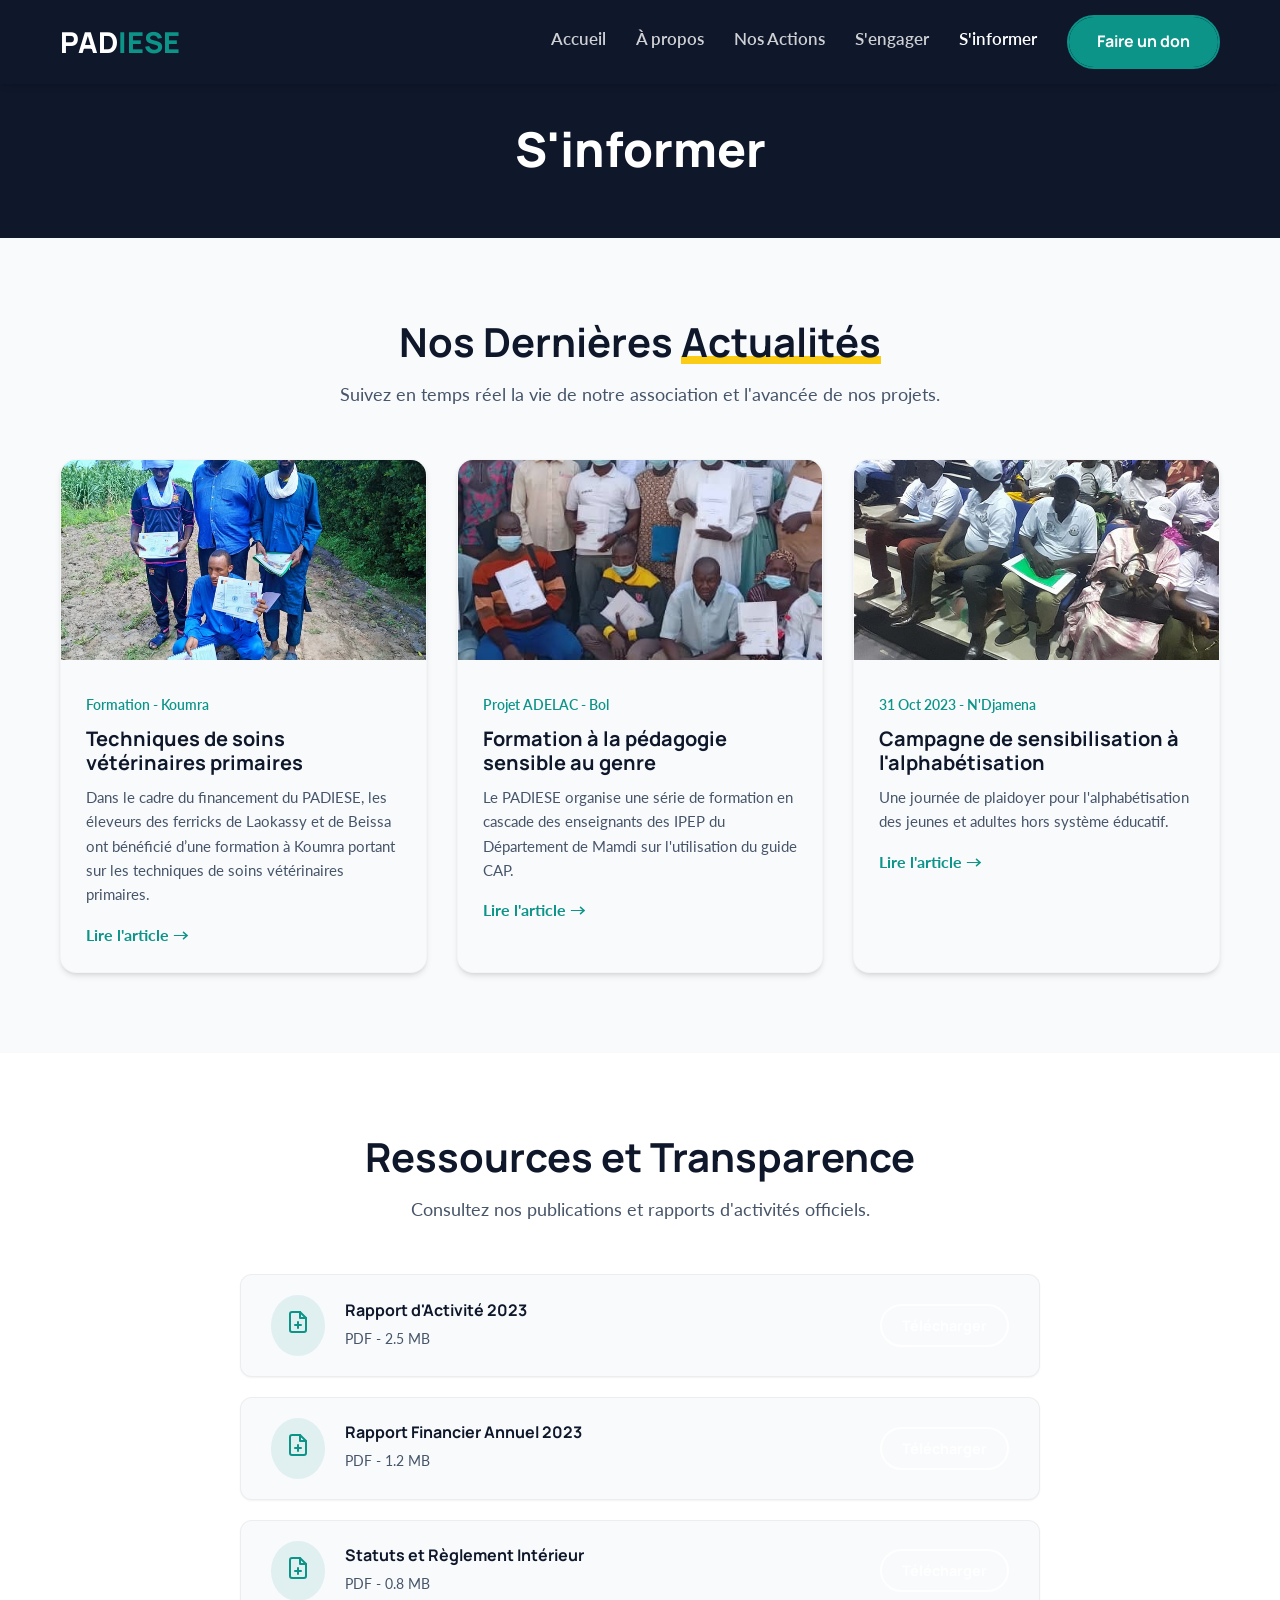
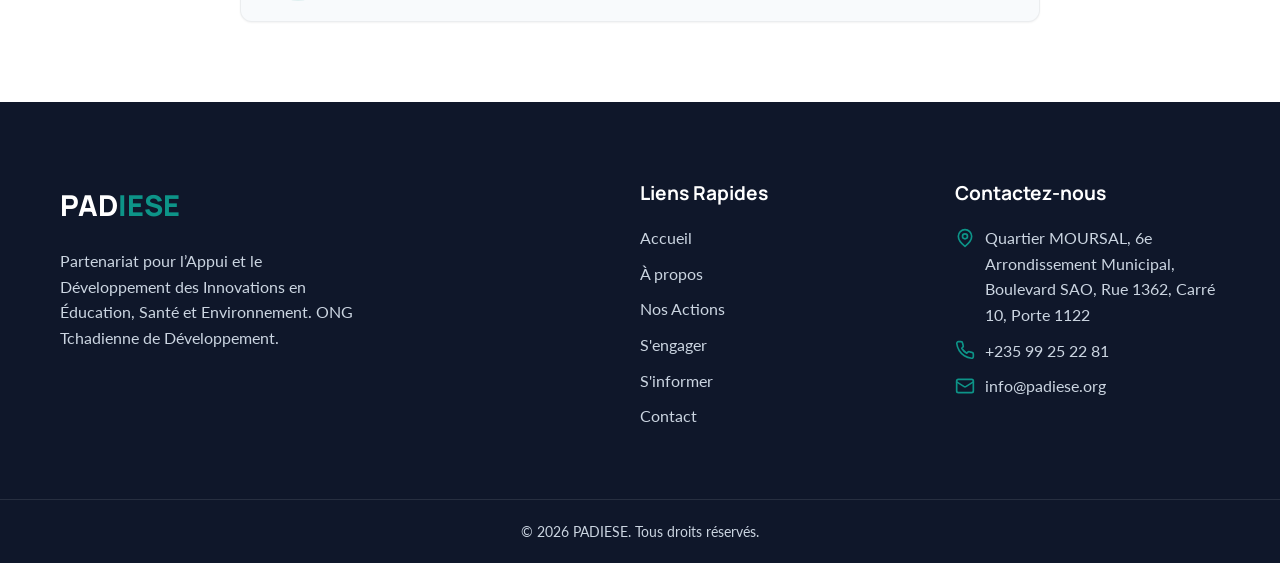
==== sinformer.html @ 0599d3d6 "Initial commit" ====
<!DOCTYPE html>
<html lang="fr">
<head>
    <meta charset="UTF-8">
    <meta name="viewport" content="width=device-width, initial-scale=1.0">
    <meta name="description" content="S'informer avec le PADIESE : Actualités, rapports, et publications de l'ONG.">
    <title>S'informer | PADIESE</title>
    <link href="https://fonts.googleapis.com/css2?family=Lato:ital,wght@0,300;0,400;0,700;1,400&family=Manrope:wght@400;500;600;700;800&display=swap" rel="stylesheet">
    <link rel="stylesheet" href="css/style.css">
    <link rel="stylesheet" href="css/components.css">
    <link rel="stylesheet" href="css/animations.css">
    <style>
        .internal-header {
            background-color: var(--text-main);
            padding: 120px 0 60px;
            text-align: center;
        }
        .internal-header h1 {
            color: white;
            font-size: 3rem;
            font-weight: 800;
        }
        .navbar {
            background-color: var(--text-main) !important;
            padding: 15px 0 !important;
            box-shadow: var(--shadow-md) !important;
            border-bottom: none !important;
        }
    </style>
</head>
<body>
    <nav class="navbar" id="navbar">
        <div class="container nav-container">
            <a href="index.html" class="logo">PAD<span>IESE</span></a>
            <div class="nav-links">
                <a href="index.html">Accueil</a>
                <a href="a-propos.html">À propos</a>
                <a href="actions.html">Nos Actions</a>
                <a href="sengager.html">S'engager</a>
                <a href="sinformer.html" style="color: white;">S'informer</a>
                <a href="contact.html?sujet=don" class="btn btn-primary">Faire un don</a>
            </div>
            <div class="mobile-menu-btn">
                <span></span><span></span><span></span>
            </div>
        </div>
    </nav>

    <main>
        <div class="internal-header">
            <div class="container">
                <h1>S'<span class="yellow-underline-text" style="color: white;">informer</span></h1>
            </div>
        </div>

        <!-- Actualités / Blog -->
        <section class="section-padding" style="background-color: var(--surface-color);">
            <div class="container">
                <div class="section-title text-center reveal">
                    <h2>Nos Dernières <span class="yellow-underline-text">Actualités</span></h2>
                    <p>Suivez en temps réel la vie de notre association et l'avancée de nos projets.</p>
                </div>
                <div class="grid-3">
                    <div class="card reveal delay-1" style="padding: 0; overflow: hidden; text-align: left;">
                        <img src="images/473360840_1730516717730253_8406266396441770291_n.jpg" alt="Soins vétérinaires primaires" style="width: 100%; height: 200px; object-fit: cover;">
                        <div style="padding: 25px;">
                            <span style="font-size: 0.85rem; color: var(--primary-color); font-weight: 600;">Formation - Koumra</span>
                            <h3 style="margin: 10px 0; font-size: 1.25rem;">Techniques de soins vétérinaires primaires</h3>
                            <p style="color: var(--text-muted); font-size: 0.95rem; margin-bottom: 15px;">Dans le cadre du financement du PADIESE, les éleveurs des ferricks de Laokassy et de Beissa ont bénéficié d’une formation à Koumra portant sur les techniques de soins vétérinaires primaires.</p>
                            <a href="actions.html" style="color: var(--primary-color); font-weight: 700; text-decoration: none;">Lire l'article →</a>
                        </div>
                    </div>
                    
                    <div class="card reveal delay-2" style="padding: 0; overflow: hidden; text-align: left;">
                        <img src="images/470239380_969892848502532_4528206277445745098_n.jpg" alt="Formation des enseignants IPEP" style="width: 100%; height: 200px; object-fit: cover;">
                        <div style="padding: 25px;">
                            <span style="font-size: 0.85rem; color: var(--primary-color); font-weight: 600;">Projet ADELAC - Bol</span>
                            <h3 style="margin: 10px 0; font-size: 1.25rem;">Formation à la pédagogie sensible au genre</h3>
                            <p style="color: var(--text-muted); font-size: 0.95rem; margin-bottom: 15px;">Le PADIESE organise une série de formation en cascade des enseignants des IPEP du Département de Mamdi sur l'utilisation du guide CAP.</p>
                            <a href="actions.html" style="color: var(--primary-color); font-weight: 700; text-decoration: none;">Lire l'article →</a>
                        </div>
                    </div>
                    
                    <div class="card reveal delay-3" style="padding: 0; overflow: hidden; text-align: left;">
                        <img src="images/485013255_989605013367758_7354269931741032101_n.jpg" alt="Alphabétisation" style="width: 100%; height: 200px; object-fit: cover;">
                        <div style="padding: 25px;">
                            <span style="font-size: 0.85rem; color: var(--primary-color); font-weight: 600;">31 Oct 2023 - N'Djamena</span>
                            <h3 style="margin: 10px 0; font-size: 1.25rem;">Campagne de sensibilisation à l'alphabétisation</h3>
                            <p style="color: var(--text-muted); font-size: 0.95rem; margin-bottom: 15px;">Une journée de plaidoyer pour l'alphabétisation des jeunes et adultes hors système éducatif.</p>
                            <a href="actions.html" style="color: var(--primary-color); font-weight: 700; text-decoration: none;">Lire l'article →</a>
                        </div>
                    </div>
                </div>
            </div>
        </section>

        <!-- Ressources / Rapports Section -->
        <section class="section-padding">
            <div class="container">
                <div class="section-title text-center reveal">
                    <h2>Ressources et Transparence</h2>
                    <p>Consultez nos publications et rapports d'activités officiels.</p>
                </div>
                
                <div class="reveal delay-1" style="max-width: 800px; margin: 0 auto; display: flex; flex-direction: column; gap: 20px;">
                    <!-- Rapport item -->
                    <div style="display: flex; align-items: center; justify-content: space-between; padding: 20px 30px; background: var(--surface-color); border-radius: 12px; border: 1px solid rgba(0,0,0,0.05); box-shadow: var(--shadow-sm);">
                        <div style="display: flex; align-items: center; gap: 20px;">
                            <div style="background-color: rgba(13, 148, 136, 0.1); padding: 15px; border-radius: 50%; color: var(--primary-color);">
                                <svg xmlns="http://www.w3.org/2000/svg" width="24" height="24" viewBox="0 0 24 24" fill="none" stroke="currentColor" stroke-width="2" stroke-linecap="round" stroke-linejoin="round"><path d="M14 2H6a2 2 0 0 0-2 2v16a2 2 0 0 0 2 2h12a2 2 0 0 0 2-2V8z"/><polyline points="14 2 14 8 20 8"/><line x1="12" y1="18" x2="12" y2="12"/><line x1="9" y1="15" x2="15" y2="15"/></svg>
                            </div>
                            <div>
                                <h4 style="margin-bottom: 5px;">Rapport d'Activité 2023</h4>
                                <span style="font-size: 0.85rem; color: var(--text-muted);">PDF - 2.5 MB</span>
                            </div>
                        </div>
                        <a href="#" class="btn btn-secondary" style="padding: 8px 20px; font-size: 0.9rem;">Télécharger</a>
                    </div>
                    
                    <div style="display: flex; align-items: center; justify-content: space-between; padding: 20px 30px; background: var(--surface-color); border-radius: 12px; border: 1px solid rgba(0,0,0,0.05); box-shadow: var(--shadow-sm);">
                        <div style="display: flex; align-items: center; gap: 20px;">
                            <div style="background-color: rgba(13, 148, 136, 0.1); padding: 15px; border-radius: 50%; color: var(--primary-color);">
                                <svg xmlns="http://www.w3.org/2000/svg" width="24" height="24" viewBox="0 0 24 24" fill="none" stroke="currentColor" stroke-width="2" stroke-linecap="round" stroke-linejoin="round"><path d="M14 2H6a2 2 0 0 0-2 2v16a2 2 0 0 0 2 2h12a2 2 0 0 0 2-2V8z"/><polyline points="14 2 14 8 20 8"/><line x1="12" y1="18" x2="12" y2="12"/><line x1="9" y1="15" x2="15" y2="15"/></svg>
                            </div>
                            <div>
                                <h4 style="margin-bottom: 5px;">Rapport Financier Annuel 2023</h4>
                                <span style="font-size: 0.85rem; color: var(--text-muted);">PDF - 1.2 MB</span>
                            </div>
                        </div>
                        <a href="#" class="btn btn-secondary" style="padding: 8px 20px; font-size: 0.9rem;">Télécharger</a>
                    </div>
                    
                    <div style="display: flex; align-items: center; justify-content: space-between; padding: 20px 30px; background: var(--surface-color); border-radius: 12px; border: 1px solid rgba(0,0,0,0.05); box-shadow: var(--shadow-sm);">
                        <div style="display: flex; align-items: center; gap: 20px;">
                            <div style="background-color: rgba(13, 148, 136, 0.1); padding: 15px; border-radius: 50%; color: var(--primary-color);">
                                <svg xmlns="http://www.w3.org/2000/svg" width="24" height="24" viewBox="0 0 24 24" fill="none" stroke="currentColor" stroke-width="2" stroke-linecap="round" stroke-linejoin="round"><path d="M14 2H6a2 2 0 0 0-2 2v16a2 2 0 0 0 2 2h12a2 2 0 0 0 2-2V8z"/><polyline points="14 2 14 8 20 8"/><line x1="12" y1="18" x2="12" y2="12"/><line x1="9" y1="15" x2="15" y2="15"/></svg>
                            </div>
                            <div>
                                <h4 style="margin-bottom: 5px;">Statuts et Règlement Intérieur</h4>
                                <span style="font-size: 0.85rem; color: var(--text-muted);">PDF - 0.8 MB</span>
                            </div>
                        </div>
                        <a href="#" class="btn btn-secondary" style="padding: 8px 20px; font-size: 0.9rem;">Télécharger</a>
                    </div>
                </div>
            </div>
        </section>
    </main>

    <footer id="contact" class="footer">
        <div class="container footer-grid">
            <div class="footer-about">
                <a href="index.html" class="logo footer-logo">PAD<span>IESE</span></a>
                <p>Partenariat pour l’Appui et le Développement des Innovations en Éducation, Santé et Environnement. ONG Tchadienne de Développement.</p>
            </div>
            <div class="footer-links">
                <h4>Liens Rapides</h4>
                <ul>
                    <li><a href="index.html">Accueil</a></li>
                    <li><a href="a-propos.html">À propos</a></li>
                    <li><a href="actions.html">Nos Actions</a></li>
                    <li><a href="sengager.html">S'engager</a></li>
                    <li><a href="sinformer.html">S'informer</a></li>
                    <li><a href="contact.html">Contact</a></li>
                </ul>
            </div>
            <div class="footer-contact">
                <h4>Contactez-nous</h4>
                <div style="display: flex; align-items: flex-start; gap: 10px; margin-bottom: 10px;">
                    <svg xmlns="http://www.w3.org/2000/svg" width="20" height="20" viewBox="0 0 24 24" fill="none" stroke="currentColor" stroke-width="2" stroke-linecap="round" stroke-linejoin="round" style="color: var(--primary-color); flex-shrink: 0; margin-top: 3px;"><path d="M20 10c0 6-8 12-8 12s-8-6-8-12a8 8 0 0 1 16 0Z"/><circle cx="12" cy="10" r="3"/></svg>
                    <p style="margin-bottom: 0;">Quartier MOURSAL, 6e Arrondissement Municipal, Boulevard SAO, Rue 1362, Carré 10, Porte 1122</p>
                </div>
                <div style="display: flex; align-items: center; gap: 10px; margin-bottom: 10px;">
                    <svg xmlns="http://www.w3.org/2000/svg" width="20" height="20" viewBox="0 0 24 24" fill="none" stroke="currentColor" stroke-width="2" stroke-linecap="round" stroke-linejoin="round" style="color: var(--primary-color); flex-shrink: 0;"><path d="M22 16.92v3a2 2 0 0 1-2.18 2 19.79 19.79 0 0 1-8.63-3.07 19.5 19.5 0 0 1-6-6 19.79 19.79 0 0 1-3.07-8.67A2 2 0 0 1 4.11 2h3a2 2 0 0 1 2 1.72 12.84 12.84 0 0 0 .7 2.81 2 2 0 0 1-.45 2.11L8.09 9.91a16 16 0 0 0 6 6l1.27-1.27a2 2 0 0 1 2.11-.45 12.84 12.84 0 0 0 2.81.7A2 2 0 0 1 22 16.92z"/></svg>
                    <p style="margin-bottom: 0;">+235 99 25 22 81</p>
                </div>
                <div style="display: flex; align-items: center; gap: 10px;">
                    <svg xmlns="http://www.w3.org/2000/svg" width="20" height="20" viewBox="0 0 24 24" fill="none" stroke="currentColor" stroke-width="2" stroke-linecap="round" stroke-linejoin="round" style="color: var(--primary-color); flex-shrink: 0;"><rect width="20" height="16" x="2" y="4" rx="2"/><path d="m22 7-8.97 5.7a1.94 1.94 0 0 1-2.06 0L2 7"/></svg>
                    <p style="margin-bottom: 0;">info@padiese.org</p>
                </div>
            </div>
        </div>
        <div class="footer-bottom text-center">
            <p>&copy; 2026 PADIESE. Tous droits réservés.</p>
        </div>
    </footer>

    <script src="js/main.js"></script>
</body>
</html>
---- css/style.css ----
/* Variables */
:root {
    --primary-color: #0d9488; /* Teal / Green from ID-ONG */
    --primary-dark: #0f766e;
    --secondary-color: #facc15; /* Yellow Accent */
    --secondary-dark: #eab308;
    --bg-color: #ffffff;
    --surface-color: #f8fafc; /* Very light gray */
    --text-main: #0f172a; /* Dark Navy */
    --text-muted: #475569;
    --font-heading: 'Manrope', sans-serif;
    --font-body: 'Lato', sans-serif;
    --transition: all 0.3s cubic-bezier(0.4, 0, 0.2, 1);
    --shadow-sm: 0 1px 2px 0 rgb(0 0 0 / 0.05);
    --shadow-md: 0 4px 6px -1px rgb(0 0 0 / 0.1), 0 2px 4px -2px rgb(0 0 0 / 0.1);
    --shadow-lg: 0 10px 15px -3px rgb(0 0 0 / 0.1), 0 4px 6px -4px rgb(0 0 0 / 0.1);
}

/* Reset & Global */
* {
    margin: 0;
    padding: 0;
    box-sizing: border-box;
}

/* Custom Leaflet Map Pin */
.custom-pin {
    background: transparent !important;
    border: none !important;
}

html {
    scroll-behavior: smooth;
}

body {
    font-family: var(--font-body);
    color: var(--text-main);
    background-color: var(--bg-color);
    line-height: 1.6;
    overflow-x: hidden;
}

h1, h2, h3, h4, h5, h6 {
    font-family: var(--font-heading);
    font-weight: 700;
    line-height: 1.2;
    color: var(--text-main);
}

a {
    text-decoration: none;
    color: inherit;
    transition: var(--transition);
}

ul {
    list-style: none;
}

/* Layout Utilities */
.container {
    max-width: 1200px;
    margin: 0 auto;
    padding: 0 20px;
}

.section-padding {
    padding: 80px 0;
}

.text-center {
    text-align: center;
}

.grid-3 {
    display: grid;
    grid-template-columns: repeat(auto-fit, minmax(300px, 1fr));
    gap: 30px;
}

.section-title {
    margin-bottom: 50px;
}

.section-title h2 {
    font-size: 2.5rem;
    margin-bottom: 15px;
    position: relative;
    display: inline-block;
}

.section-title p {
    color: var(--text-muted);
    font-size: 1.1rem;
    max-width: 600px;
    margin: 0 auto;
}
---- css/components.css ----
/* Navbar */
.navbar {
    position: fixed;
    top: 0;
    left: 0;
    width: 100%;
    background: transparent;
    z-index: 1000;
    padding: 20px 0;
    transition: var(--transition);
    border-bottom: 1px solid rgba(255, 255, 255, 0.1);
}

.navbar.scrolled {
    padding: 15px 0;
    background: var(--text-main); /* Dark background on scroll */
    box-shadow: var(--shadow-md);
    border-bottom: none;
}

.nav-container {
    display: flex;
    justify-content: space-between;
    align-items: center;
}

.logo {
    font-family: var(--font-heading);
    font-size: 1.8rem;
    font-weight: 800;
    color: white;
}

.logo span {
    color: var(--primary-color);
}

.nav-links {
    display: flex;
    gap: 30px;
    align-items: center;
}

.nav-links a:not(.btn) {
    font-weight: 600;
    color: rgba(255, 255, 255, 0.8);
    font-size: 1.05rem;
    position: relative;
    padding-bottom: 5px;
    transition: color 0.3s ease;
}

.nav-links a:not(.btn)::after {
    content: '';
    position: absolute;
    bottom: 0;
    left: 0;
    width: 0;
    height: 2px;
    background-color: var(--secondary-color);
    transition: width 0.3s cubic-bezier(0.25, 1, 0.5, 1);
    border-radius: 2px;
}

.nav-links a:not(.btn):hover {
    color: white;
}

.nav-links a:not(.btn):hover::after {
    width: 100%;
}

.mobile-menu-btn {
    display: none;
    cursor: pointer;
    flex-direction: column;
    gap: 5px;
}

.mobile-menu-btn span {
    width: 25px;
    height: 3px;
    background-color: white;
    transition: var(--transition);
}

/* Buttons */
.btn {
    display: inline-flex;
    align-items: center;
    justify-content: center;
    padding: 12px 28px;
    border-radius: 50px;
    font-weight: 700;
    font-family: var(--font-heading);
    cursor: pointer;
    border: 2px solid transparent;
    position: relative;
    overflow: hidden;
    text-decoration: none;
    transition: color 0.4s ease, border-color 0.4s ease, transform 0.4s ease, box-shadow 0.4s ease;
    z-index: 1;
}

.btn-primary {
    background-color: transparent;
    border-color: var(--primary-color);
    color: white !important;
}

.btn-primary::before {
    content: '';
    position: absolute;
    bottom: 0;
    left: 0;
    width: 100%;
    height: 100%;
    background-color: var(--primary-color);
    z-index: -1;
    transform: translateY(0);
    transition: transform 0.4s cubic-bezier(0.75, 0, 0.125, 1);
}

.btn-primary:hover::before {
    transform: translateY(-100%);
}

.btn-primary:hover {
    color: var(--primary-color) !important;
    background-color: white;
    border-color: white;
    transform: translateY(-2px);
    box-shadow: 0 10px 20px rgba(13, 148, 136, 0.2);
}

.btn-secondary {
    background-color: transparent;
    border-color: white;
    color: white !important;
}

.btn-secondary::before {
    content: '';
    position: absolute;
    bottom: 0;
    left: 0;
    width: 100%;
    height: 0%;
    background-color: white;
    z-index: -1;
    transition: height 0.4s cubic-bezier(0.75, 0, 0.125, 1);
}

.btn-secondary:hover::before {
    height: 100%;
}

.btn-secondary:hover {
    color: var(--text-main) !important;
    transform: translateY(-2px);
}

.btn-large {
    padding: 16px 40px;
    font-size: 1.15rem;
}

/* Cards */
.card {
    background: var(--surface-color);
    border-radius: 16px;
    padding: 40px 30px;
    text-align: center;
    box-shadow: var(--shadow-md);
    transition: var(--transition);
    border: 1px solid rgba(0,0,0,0.02);
}

.card:hover {
    transform: translateY(-10px);
    box-shadow: var(--shadow-lg);
    border-color: rgba(13, 148, 136, 0.1);
}

.card-icon {
    font-size: 3rem;
    margin-bottom: 20px;
    background: linear-gradient(135deg, rgba(13, 148, 136, 0.1) 0%, rgba(13, 148, 136, 0) 100%);
    width: 80px;
    height: 80px;
    display: flex;
    align-items: center;
    justify-content: center;
    border-radius: 50%;
    margin: 0 auto 20px;
}

.card h3 {
    margin-bottom: 15px;
    font-size: 1.4rem;
}

.card p {
    color: var(--text-muted);
}

/* Hero */
.hero {
    position: relative;
    min-height: 100vh;
    display: flex;
    align-items: center;
    padding-top: 80px;
    overflow: hidden;
}

.hero-bg {
    position: absolute;
    top: 0;
    left: 0;
    width: 100%;
    height: 100%;
    background: linear-gradient(rgba(15, 23, 42, 0.6), rgba(15, 23, 42, 0.8)), url('../images/472846403_986457560179394_4490213305710777550_n.jpg') center/cover no-repeat;
    z-index: -1;
}

.hero-bg::after {
    content: '';
    position: absolute;
    top: -20%;
    right: -10%;
    width: 600px;
    height: 600px;
    background: radial-gradient(circle, rgba(13, 148, 136, 0.1) 0%, rgba(255,255,255,0) 70%);
    border-radius: 50%;
}

.hero-content {
    max-width: 800px;
    text-align: center;
    margin: 0 auto;
}

.hero h1 {
    font-size: 4rem;
    margin-bottom: 20px;
}

.hero h1 span {
    color: var(--primary-color);
    position: relative;
    display: inline-block;
}

.hero p {
    font-size: 1.2rem;
    color: var(--text-muted);
    margin-bottom: 40px;
    max-width: 600px;
    margin-left: auto;
    margin-right: auto;
}

.hero-buttons {
    display: flex;
    gap: 20px;
    justify-content: center;
}

/* Impact / Stats */
.impact {
    position: relative;
    z-index: 10;
    margin-top: -80px; /* Float over hero */
    padding: 0 20px;
    background: transparent;
}

.impact-grid {
    display: flex;
    justify-content: space-around;
    flex-wrap: wrap;
    gap: 40px;
    background: var(--surface-color);
    padding: 40px;
    border-radius: 16px;
    box-shadow: var(--shadow-lg);
}

.stat-item {
    display: flex;
    flex-direction: column;
    align-items: center;
}

.stat-number {
    font-family: var(--font-heading);
    font-size: 3.5rem;
    font-weight: 700;
    color: var(--primary-color);
    line-height: 1;
}

.stat-label {
    font-size: 1.1rem;
    margin-top: 10px;
    font-weight: 600;
    color: var(--text-main);
}

/* CTA */
.cta {
    background: linear-gradient(to right, var(--bg-color), #ccfbf1);
}

.cta h2 {
    font-size: 2.5rem;
    margin-bottom: 20px;
}

.cta p {
    font-size: 1.1rem;
    color: var(--text-muted);
    margin-bottom: 30px;
    max-width: 500px;
    margin-left: auto;
    margin-right: auto;
}

/* Footer */
.footer {
    background-color: #0f172a;
    color: #cbd5e1;
    padding: 80px 0 20px;
}

.footer-grid {
    display: grid;
    grid-template-columns: 2fr 1fr 1fr;
    gap: 50px;
    margin-bottom: 60px;
}

.footer-logo {
    color: white;
    margin-bottom: 20px;
    display: inline-block;
}

.footer-logo span {
    color: var(--primary-color);
}

.footer-about p {
    max-width: 300px;
}

.footer h4 {
    color: white;
    font-family: var(--font-heading);
    font-size: 1.2rem;
    margin-bottom: 20px;
}

.footer-links ul li {
    margin-bottom: 10px;
}

.footer-links ul li a:hover {
    color: var(--primary-color);
}

.footer-contact p {
    margin-bottom: 10px;
}

.footer-bottom {
    border-top: 1px solid rgba(255,255,255,0.1);
    padding-top: 20px;
    font-size: 0.9rem;
}

/* Media Queries */
@media (max-width: 768px) {
    .nav-links {
        display: none;
        position: absolute;
        top: 100%;
        left: 0;
        width: 100%;
        background: var(--text-main);
        flex-direction: column;
        padding: 20px;
        box-shadow: var(--shadow-md);
    }
    
    .nav-links.active {
        display: flex;
    }

    .mobile-menu-btn {
        display: flex;
    }

    .hero h1 {
        font-size: 2.5rem;
    }

    .hero-buttons {
        flex-direction: column;
    }

    .footer-grid {
        grid-template-columns: 1fr;
        gap: 30px;
    }
}

/* Slider Styles */
.slider-container {
    flex: 1;
    min-width: 300px;
    padding: 0;
    position: relative;
    border-radius: 8px;
    overflow: hidden;
}

.slider {
    display: flex;
    overflow-x: auto;
    scroll-snap-type: x mandatory;
    gap: 0;
    scrollbar-width: none;
    -ms-overflow-style: none;
    border-radius: 8px;
    scroll-behavior: smooth;
}

.slider::-webkit-scrollbar {
    display: none;
}

.slider img {
    scroll-snap-align: center;
    flex: 0 0 100%;
    width: 100%;
    height: 350px;
    object-fit: cover;
}

.slider-btn {
    position: absolute;
    top: 50%;
    transform: translateY(-50%);
    background: rgba(255,255,255,0.8);
    border: none;
    border-radius: 50%;
    width: 40px;
    height: 40px;
    cursor: pointer;
    box-shadow: 0 2px 5px rgba(0,0,0,0.2);
    display: flex;
    align-items: center;
    justify-content: center;
    z-index: 2;
    transition: background 0.3s;
    font-size: 18px;
    color: var(--primary-color);
}

.slider-btn:hover {
    background: rgba(255,255,255,1);
}

.slider-btn.prev {
    left: 10px;
}

.slider-btn.next {
    right: 10px;
}

.slider-dots {
    position: absolute;
    bottom: 15px;
    left: 50%;
    transform: translateX(-50%);
    display: flex;
    gap: 8px;
    z-index: 2;
}

.slider-dot {
    width: 10px;
    height: 10px;
    border-radius: 50%;
    background: rgba(255,255,255,0.5);
    cursor: pointer;
    transition: background 0.3s;
}

.slider-dot.active {
    background: var(--primary-color);
}
---- css/animations.css ----
/* Animation keyframes */
@keyframes fadeInUp {
    from { opacity: 0; transform: translateY(40px); }
    to { opacity: 1; transform: translateY(0); }
}

@keyframes fadeInLeft {
    from { opacity: 0; transform: translateX(-40px); }
    to { opacity: 1; transform: translateX(0); }
}

@keyframes fadeInRight {
    from { opacity: 0; transform: translateX(40px); }
    to { opacity: 1; transform: translateX(0); }
}

@keyframes float {
    0% { transform: translateY(0px); }
    50% { transform: translateY(-15px); }
    100% { transform: translateY(0px); }
}

@keyframes drawUnderline {
    from { width: 0; }
    to { width: 100%; }
}

/* Scroll Reveal Base */
.reveal {
    opacity: 0;
    transform: translateY(40px);
    transition: all 0.9s cubic-bezier(0.25, 1, 0.5, 1);
}

.reveal.active {
    opacity: 1;
    transform: translateY(0);
}

/* Directional Reveals (Combined with .reveal) */
.reveal-left {
    transform: translateX(-40px);
}
.reveal-left.active {
    transform: translateX(0);
}

.reveal-right {
    transform: translateX(40px);
}
.reveal-right.active {
    transform: translateX(0);
}

.reveal-scale {
    transform: scale(0.9);
}
.reveal-scale.active {
    transform: scale(1);
}

/* Utility classes for continuous animations */
.floating {
    animation: float 4s ease-in-out infinite;
}

/* Image Zoom inside Cards */
.card img {
    transition: transform 0.6s cubic-bezier(0.25, 1, 0.5, 1);
}
.card:hover img {
    transform: scale(1.08);
}

/* Yellow Underline Text Animation */
.yellow-underline-text {
    position: relative;
    display: inline-block;
}
.yellow-underline-text::after {
    content: '';
    position: absolute;
    bottom: 2px;
    left: 0;
    height: 8px;
    width: 0;
    background-color: var(--secondary-color);
    z-index: -1;
    transition: width 1s cubic-bezier(0.25, 1, 0.5, 1);
}
.reveal.active .yellow-underline-text::after,
.yellow-underline-text.active::after {
    width: 100%;
}

/* Delays */
.delay-1 { transition-delay: 0.15s; }
.delay-2 { transition-delay: 0.3s; }
.delay-3 { transition-delay: 0.45s; }
.delay-4 { transition-delay: 0.6s; }
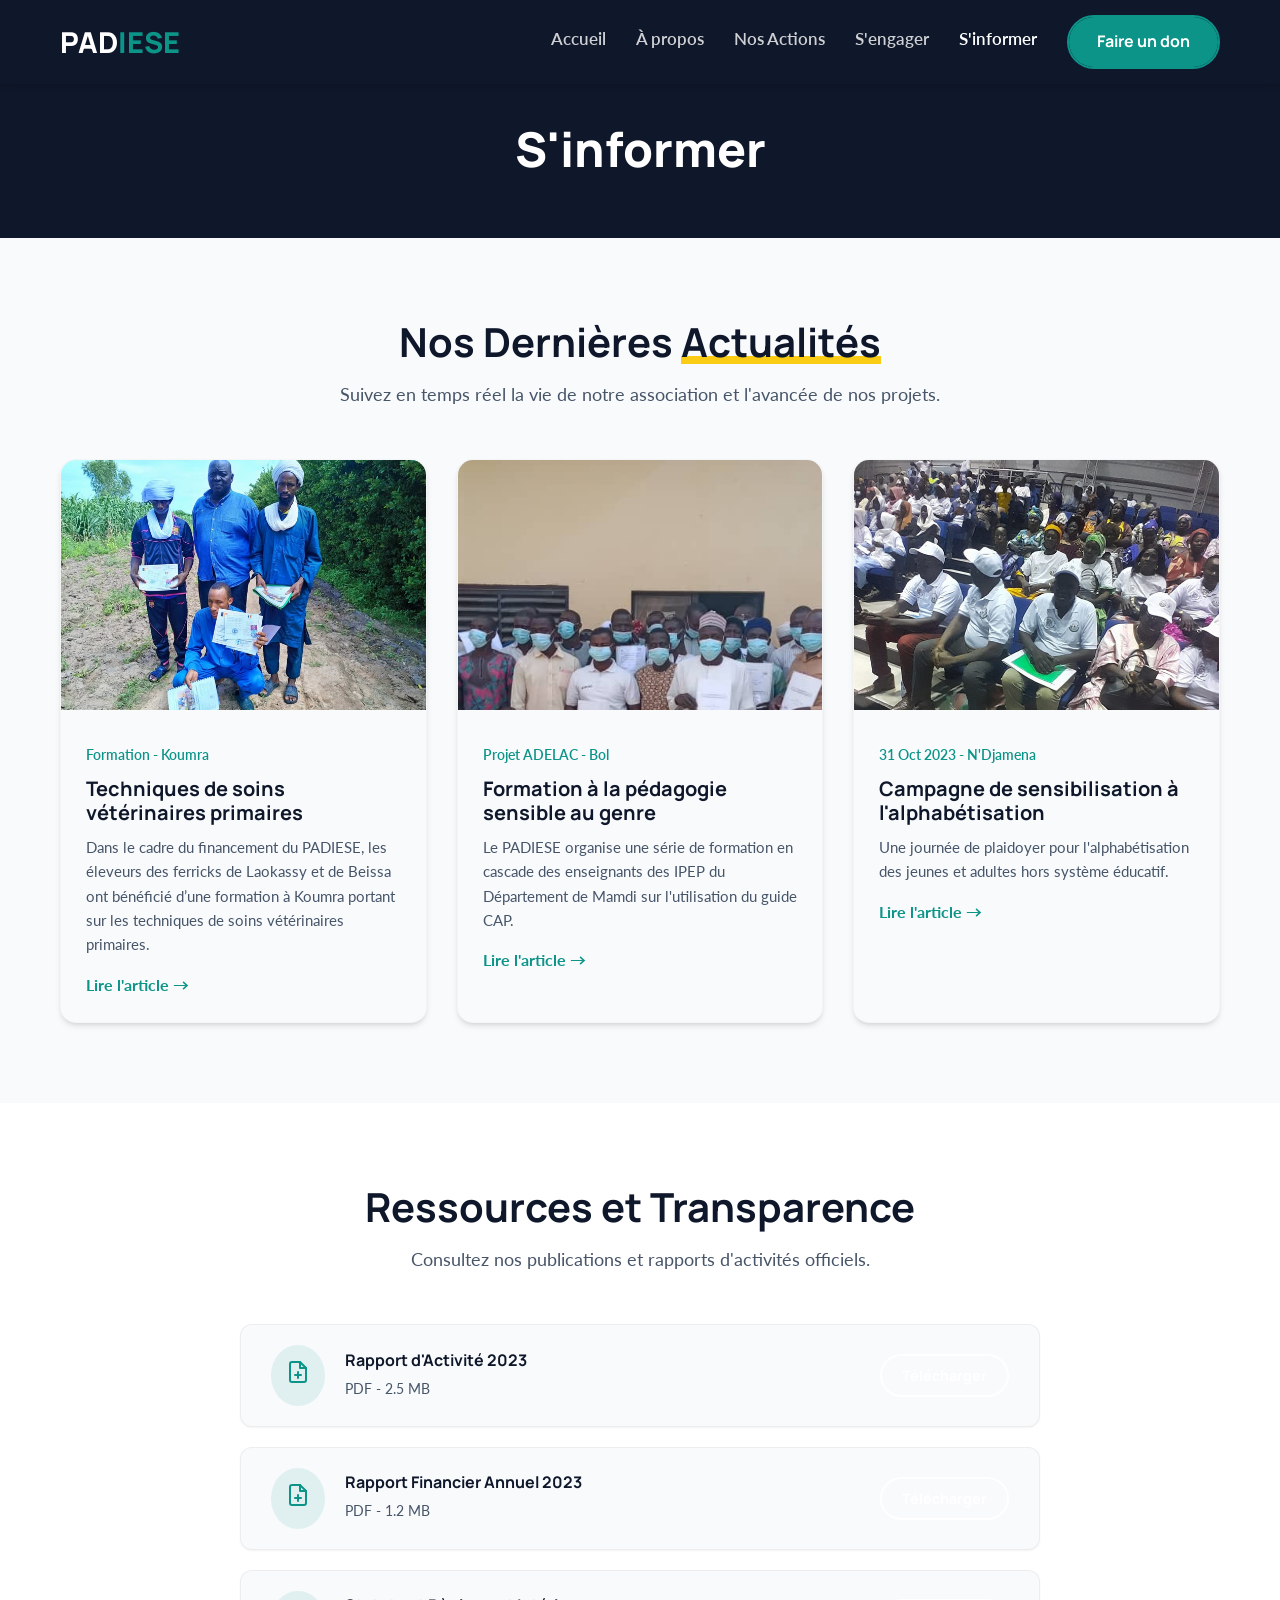
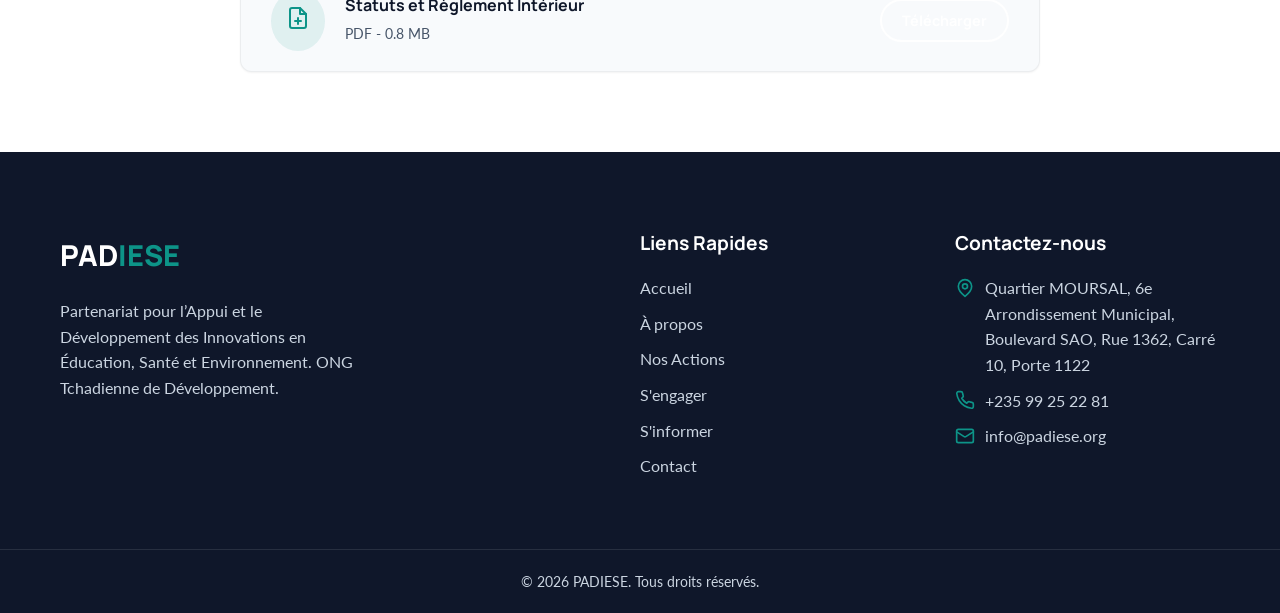
==== commit a9241553: "Better image positioning and height for news cards" ====
--- a/sinformer.html
+++ b/sinformer.html
@@ -62,7 +62,7 @@
                 </div>
                 <div class="grid-3">
                     <div class="card reveal delay-1" style="padding: 0; overflow: hidden; text-align: left;">
-                        <img src="images/473360840_1730516717730253_8406266396441770291_n.jpg" alt="Soins vétérinaires primaires" style="width: 100%; height: 200px; object-fit: cover;">
+                        <img src="images/473360840_1730516717730253_8406266396441770291_n.jpg" alt="Soins vétérinaires primaires" style="width: 100%; height: 250px; object-fit: cover; object-position: center 20%;">
                         <div style="padding: 25px;">
                             <span style="font-size: 0.85rem; color: var(--primary-color); font-weight: 600;">Formation - Koumra</span>
                             <h3 style="margin: 10px 0; font-size: 1.25rem;">Techniques de soins vétérinaires primaires</h3>
@@ -72,7 +72,7 @@
                     </div>
                     
                     <div class="card reveal delay-2" style="padding: 0; overflow: hidden; text-align: left;">
-                        <img src="images/470239380_969892848502532_4528206277445745098_n.jpg" alt="Formation des enseignants IPEP" style="width: 100%; height: 200px; object-fit: cover;">
+                        <img src="images/470239380_969892848502532_4528206277445745098_n.jpg" alt="Formation des enseignants IPEP" style="width: 100%; height: 250px; object-fit: cover; object-position: center 20%;">
                         <div style="padding: 25px;">
                             <span style="font-size: 0.85rem; color: var(--primary-color); font-weight: 600;">Projet ADELAC - Bol</span>
                             <h3 style="margin: 10px 0; font-size: 1.25rem;">Formation à la pédagogie sensible au genre</h3>
@@ -82,7 +82,7 @@
                     </div>
                     
                     <div class="card reveal delay-3" style="padding: 0; overflow: hidden; text-align: left;">
-                        <img src="images/485013255_989605013367758_7354269931741032101_n.jpg" alt="Alphabétisation" style="width: 100%; height: 200px; object-fit: cover;">
+                        <img src="images/485013255_989605013367758_7354269931741032101_n.jpg" alt="Alphabétisation" style="width: 100%; height: 250px; object-fit: cover; object-position: center 20%;">
                         <div style="padding: 25px;">
                             <span style="font-size: 0.85rem; color: var(--primary-color); font-weight: 600;">31 Oct 2023 - N'Djamena</span>
                             <h3 style="margin: 10px 0; font-size: 1.25rem;">Campagne de sensibilisation à l'alphabétisation</h3>
